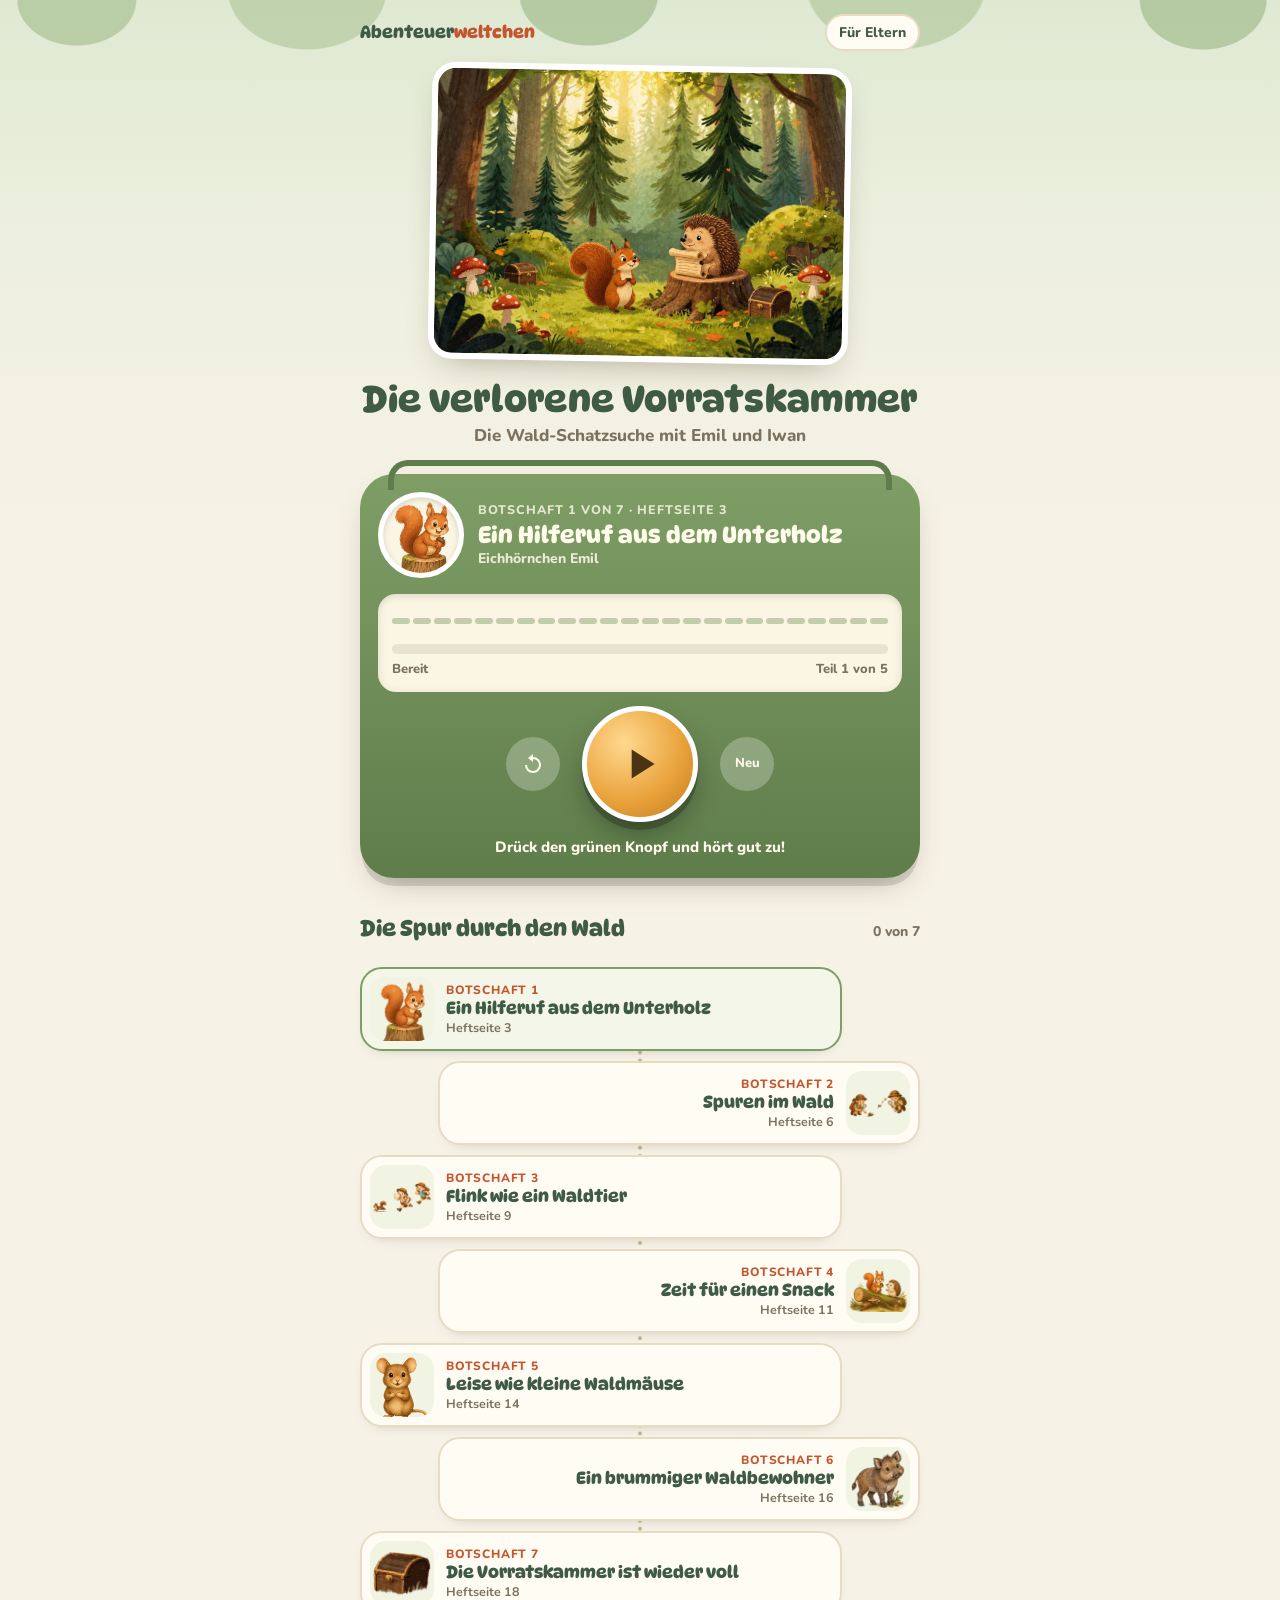
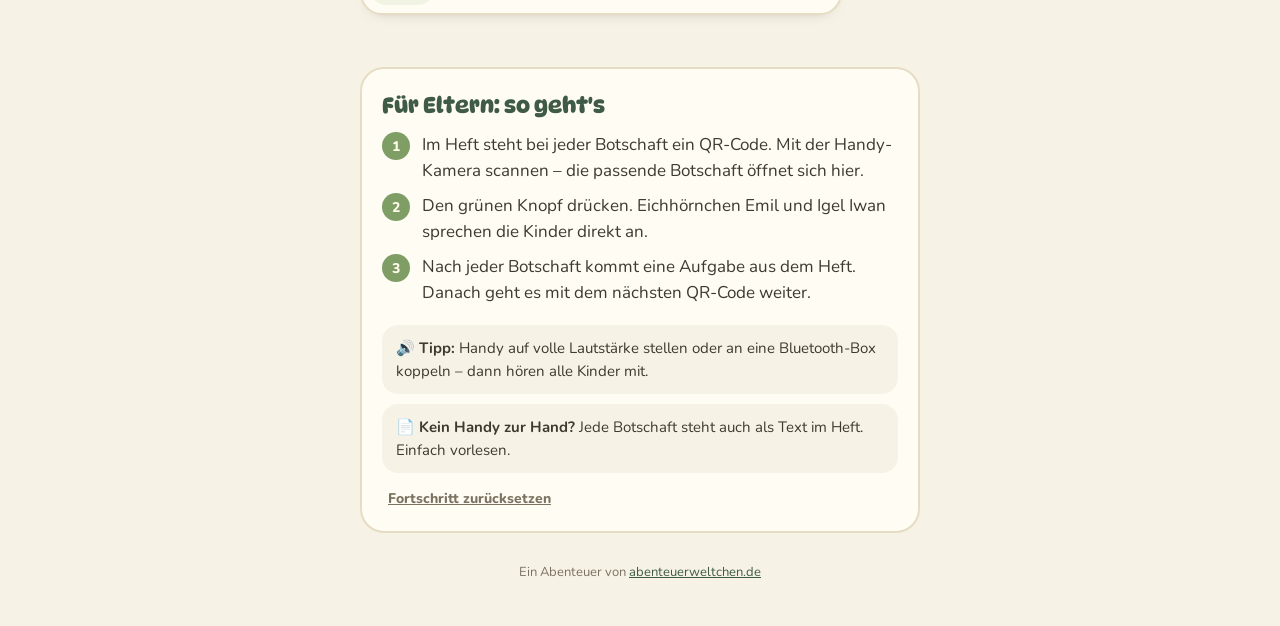
==== wald/index.html @ ee3684b1 "Hörspiel-Player für Alpaka, Wald und Weihnachten; Mondmission und Dumpling umgezogen; Aufbau dokumen" ====
<!doctype html>
<html lang="de">
<head>
<meta charset="utf-8">
<meta name="viewport" content="width=device-width, initial-scale=1, viewport-fit=cover">
<meta name="robots" content="noindex">
<meta name="theme-color" content="#6f8f5a">
<title>Die verlorene Vorratskammer – Hörspiel</title>
<link rel="preconnect" href="https://fonts.googleapis.com">
<link rel="preconnect" href="https://fonts.gstatic.com" crossorigin>
<link rel="stylesheet" href="https://fonts.googleapis.com/css2?family=DynaPuff:wght@500;600&family=Nunito:wght@600;700;800&display=swap">
<link rel="icon" href="img/radio.png">
<link rel="stylesheet" href="../shared/schatz.css?v=202611091214">
<link rel="stylesheet" href="theme.css?v=202611091214">
</head>
<body>
<div class="deko" aria-hidden="true"></div>
<div class="wrap">
  <header class="top">
    <a class="brand" href="https://abenteuerweltchen.de" target="_blank" rel="noopener">Abenteuer<span>weltchen</span></a>
    <a class="elternlink" href="#eltern">Für Eltern</a>
  </header>

  <section class="hero">
    <div class="cover"><img src="img/cover.jpg" alt="Eichhörnchen Emil und Igel Iwan im Wald"></div>
    <h1>Die verlorene Vorratskammer</h1>
    <p class="sub">Die Wald-Schatzsuche mit Emil und Iwan</p>
    <div class="forchip">🎧 Das Hörspiel für <span data-name></span></div>
  </section>

  <section id="box" aria-label="Botschaften-Box">
    <div class="btop">
      <div class="window"><img id="spImg" src="img/radio.png" alt=""></div>
      <div class="bmeta">
        <div class="kicker" id="kicker">Botschaft 1</div>
        <h2 id="title">…</h2>
        <div class="who" id="who"></div>
      </div>
    </div>
    <div class="screen">
      <div class="wave" id="wave" aria-hidden="true"></div>
      <div class="bar" id="bar"><div id="prog"></div></div>
      <div class="status"><span id="state">Bereit</span><span id="time"></span></div>
    </div>
    <div class="controls">
      <button class="small" id="back" aria-label="10 Sekunden zurück"><svg viewBox="0 0 24 24"><path d="M12 5V2L7 6l5 4V7a6 6 0 1 1-6 6H4a8 8 0 1 0 8-8z"/></svg></button>
      <button class="big" id="play" aria-label="Abspielen"><svg viewBox="0 0 24 24" id="playIco"><path d="M8 5v14l11-7z"/></svg></button>
      <button class="small" id="again" aria-label="Botschaft von vorne">Neu</button>
    </div>
    <p class="hint" id="hint">Drück den grünen Knopf und hört gut zu!</p>
    <div class="task" id="task" hidden>
      <b>Jetzt seid ihr dran!</b>
      <p id="taskText"></p>
    </div>
    <button class="next" id="next" hidden>Weiter →</button>
  </section>

  <h3 class="sec">Die Spur durch den Wald <small id="count"></small></h3>
  <div id="map"></div>

  <section class="panel" id="eltern">
    <h2>Für Eltern: so geht's</h2>
    <ol class="steps">
      <li>Im Heft steht bei jeder Botschaft ein QR-Code. Mit der Handy-Kamera scannen – die passende Botschaft öffnet sich hier.</li>
      <li>Den grünen Knopf drücken. Eichhörnchen Emil und Igel Iwan sprechen die Kinder direkt an<span class="nameonly"> – und <span data-name></span> sogar mit Namen</span>.</li>
      <li>Nach jeder Botschaft kommt eine Aufgabe aus dem Heft. Danach geht es mit dem nächsten QR-Code weiter.</li>
    </ol>
    <div class="tip">🔊 <b>Tipp:</b> Handy auf volle Lautstärke stellen oder an eine Bluetooth-Box koppeln – dann hören alle Kinder mit.</div>
    <div class="tip">📄 <b>Kein Handy zur Hand?</b> Jede Botschaft steht auch als Text im Heft. Einfach vorlesen.</div>
    <button class="reset" id="reset">Fortschritt zurücksetzen</button>
  </section>

  <footer>Ein Abenteuer von <a href="https://abenteuerweltchen.de" target="_blank" rel="noopener">abenteuerweltchen.de</a></footer>
</div>
<audio id="au" preload="auto" playsinline></audio>
<script src="config.js?v=202611091214"></script>
<script src="../shared/schatz.js?v=202611091214"></script>
</body>
</html>
---- shared/schatz.css ----
/* Abenteuerweltchen – Grundlayout der Schatzsuchen-Player. Farben/Deko kommen aus <produkt>/theme.css */
:root{
  --bg:#fbf7ef; --paper:#fffdf8; --ink:#4e463f; --muted:#82766b; --title:#4a6378; --accent:#e0664a;
  --box:#f6c94f; --box-d:#d9a531; --box-ink:#5b4316; --play:#7cbf5a; --play-d:#4f9436; --screen:#fff8e4; --line:#eadfcd;
  --r:24px; --shadow:0 14px 34px -16px rgba(74,58,30,.45);
  --display:"DynaPuff",system-ui,sans-serif; --body:"Nunito",system-ui,sans-serif;
}
*{box-sizing:border-box}
html,body{margin:0}
html{overflow-x:hidden}
body{position:relative}
body{background:var(--bg);color:var(--ink);font-family:var(--body);font-size:17px;line-height:1.5;-webkit-tap-highlight-color:transparent;
  padding:0 max(16px,env(safe-area-inset-right)) 44px max(16px,env(safe-area-inset-left));overflow-x:hidden}
button{font:inherit;color:inherit;border:0;background:none;cursor:pointer}
img{display:block;max-width:100%}
.wrap{max-width:560px;margin:0 auto;position:relative}
[hidden]{display:none!important}

/* Kopf */
header.top{display:flex;align-items:center;justify-content:space-between;padding:14px 0 8px;position:relative;z-index:2}
.brand{font-family:var(--display);font-weight:600;color:var(--title);font-size:17px;text-decoration:none}
.brand span{color:var(--accent)}
.elternlink{font-weight:800;font-size:14px;color:var(--title);background:var(--paper);border:2px solid var(--line);padding:6px 12px;border-radius:999px;text-decoration:none}

/* Titelbild */
.hero{position:relative;margin-top:6px;text-align:center}
.hero .cover{position:relative;border-radius:var(--r);overflow:hidden;box-shadow:var(--shadow);background:var(--paper);aspect-ratio:533/481;max-width:420px;margin:0 auto}
.hero .cover img{width:100%;height:100%;object-fit:cover}
.hero h1{font-family:var(--display);font-weight:600;color:var(--title);font-size:clamp(27px,8vw,36px);line-height:1.08;margin:18px 0 4px;letter-spacing:.3px}
.hero .sub{font-weight:800;color:var(--muted);margin:0}
.forchip{display:inline-flex;align-items:center;gap:8px;margin-top:10px;background:var(--paper);border:2px dashed var(--accent);color:var(--accent);
  font-family:var(--display);font-weight:600;font-size:18px;padding:6px 16px;border-radius:999px}
body:not(.has-name) .forchip{display:none}

/* Botschaften-Box (wie das gelbe Radio im Heft) */
#box{scroll-margin-top:12px;margin-top:26px;position:relative;background:linear-gradient(180deg,var(--box),var(--box-d));
  border-radius:34px;padding:18px 18px 20px;box-shadow:0 10px 0 -2px rgba(0,0,0,.12),var(--shadow);color:var(--box-ink)}
#box::before{content:"";position:absolute;left:28px;right:28px;top:-14px;height:24px;border:6px solid var(--box-d);border-bottom:0;border-radius:20px 20px 0 0}
.btop{display:flex;align-items:center;gap:14px}
.window{width:86px;height:86px;flex:none;border-radius:50%;background:var(--screen);border:5px solid #fff;box-shadow:inset 0 2px 6px rgba(0,0,0,.15);display:grid;place-items:center;overflow:hidden}
.window img{width:92%;height:92%;object-fit:contain}
.playing .window{animation:bob 1.1s ease-in-out infinite}
@keyframes bob{50%{transform:translateY(-4px) rotate(-3deg)}}
.bmeta{min-width:0}
.kicker{font-size:12.5px;font-weight:800;text-transform:uppercase;letter-spacing:1px;opacity:.8}
.bmeta h2{font-family:var(--display);font-weight:600;font-size:23px;line-height:1.12;margin:2px 0 0;color:var(--box-ink)}
.who{font-weight:800;font-size:14px;opacity:.85}
.screen{margin:16px 0 4px;background:var(--screen);border-radius:18px;padding:12px 14px;box-shadow:inset 0 2px 8px rgba(0,0,0,.12)}
.wave{display:flex;align-items:center;gap:3px;height:30px}
.wave i{flex:1;background:var(--play);border-radius:3px;height:18%;opacity:.45}
.playing .wave i{animation:bars 1s ease-in-out infinite;opacity:1}
@keyframes bars{0%,100%{height:15%}50%{height:92%}}
.bar{height:10px;border-radius:9px;background:rgba(0,0,0,.08);margin-top:8px;overflow:hidden;cursor:pointer}
.bar>div{height:100%;width:0;background:linear-gradient(90deg,var(--play),var(--accent));border-radius:9px;transition:width .25s linear}
.status{display:flex;justify-content:space-between;font-size:13px;font-weight:800;color:var(--muted);margin-top:6px}
.controls{display:flex;align-items:center;justify-content:center;gap:22px;margin-top:14px}
.big{width:116px;height:116px;border-radius:50%;background:radial-gradient(circle at 35% 30%,#b9e59c,var(--play) 58%,var(--play-d));
  box-shadow:0 8px 0 rgba(0,0,0,.22),0 14px 24px rgba(0,0,0,.25);display:grid;place-items:center;transition:transform .08s;border:5px solid #fff}
.big:active{transform:translateY(5px);box-shadow:0 3px 0 rgba(0,0,0,.22)}
.big svg{width:50px;height:50px;fill:#fff}
.small{width:54px;height:54px;border-radius:50%;background:rgba(255,255,255,.65);display:grid;place-items:center;font-weight:800;font-size:13px;color:var(--box-ink)}
.small svg{width:24px;height:24px;fill:var(--box-ink)}
.hint{text-align:center;font-weight:800;font-size:15px;margin:14px 0 0}
.task{margin-top:14px;background:var(--paper);border-radius:20px;padding:14px 16px;color:var(--ink)}
.task b{font-family:var(--display);font-weight:600;color:var(--accent);font-size:17px}
.task p{margin:4px 0 0}
.next{display:block;margin:12px auto 0;background:var(--title);color:#fff;font-weight:800;padding:12px 20px;border-radius:999px}

/* Schatzkarte */
h3.sec{font-family:var(--display);font-weight:600;color:var(--title);font-size:22px;margin:34px 0 4px;display:flex;align-items:baseline;justify-content:space-between;gap:8px}
h3.sec small{font-family:var(--body);font-size:14px;font-weight:800;color:var(--muted)}
#map{position:relative;padding:8px 0}
#map::before{content:"";position:absolute;left:50%;top:30px;bottom:30px;border-left:4px dotted var(--line);transform:translateX(-2px)}
.stop{position:relative;display:flex;align-items:center;gap:12px;width:86%;margin:10px 0;text-align:left;background:var(--paper);
  border:2px solid var(--line);border-radius:22px;padding:8px 12px 8px 8px;box-shadow:0 6px 16px -12px rgba(0,0,0,.35)}
.stop.right{margin-left:auto;flex-direction:row-reverse;text-align:right;padding:8px 8px 8px 12px}
.stop .pic{width:64px;height:64px;flex:none;border-radius:16px;background:var(--screen);display:grid;place-items:center;overflow:hidden}
.stop .pic img{max-width:90%;max-height:90%;object-fit:contain}
.stop .txt{display:flex;flex-direction:column;min-width:0}
.stop .nr{font-size:12px;font-weight:800;color:var(--accent);text-transform:uppercase;letter-spacing:.8px}
.stop .tt{font-family:var(--display);font-weight:600;color:var(--title);font-size:17px;line-height:1.15}
.stop .pg{font-size:12.5px;font-weight:700;color:var(--muted)}
.stop[aria-current=true]{border-color:var(--box-d);background:#fff8e2}
.stop.done::after{content:"✓";position:absolute;top:-8px;right:-8px;width:26px;height:26px;border-radius:50%;background:var(--play-d);color:#fff;font-weight:800;display:grid;place-items:center;font-size:15px;border:3px solid var(--bg)}
.stop.right.done::after{right:auto;left:-8px}

/* Eltern */
.panel{margin-top:34px;background:var(--paper);border-radius:var(--r);padding:20px;border:2px solid var(--line);scroll-margin-top:12px}
.panel h2{font-family:var(--display);font-weight:600;color:var(--title);margin:0 0 6px;font-size:22px}
.steps{margin:10px 0 0;padding:0;list-style:none;counter-reset:s}
.steps li{position:relative;padding:0 0 10px 40px}
.steps li::before{counter-increment:s;content:counter(s);position:absolute;left:0;top:0;width:28px;height:28px;border-radius:50%;background:var(--box);color:var(--box-ink);font-weight:800;display:grid;place-items:center;font-size:14px}
.tip{background:var(--bg);border-radius:16px;padding:12px 14px;margin-top:10px;font-size:15px}
.reset{margin-top:14px;font-size:14px;font-weight:800;color:var(--muted);text-decoration:underline}
footer{margin:30px 0 0;text-align:center;font-size:13px;color:var(--muted)}
footer a{color:var(--title)}
.confetti{position:fixed;inset:0;pointer-events:none;z-index:50}
@media (prefers-reduced-motion:reduce){*{animation:none!important;transition:none!important}}
body:not(.has-name) .nameonly{display:none}
.wrap{z-index:1}
---- wald/theme.css ----
/* Wald „Die verlorene Vorratskammer“ – Moosgrün, Rindenbraun, Fliegenpilz-Rot, Herbstlaub */
:root{
  --bg:#f7f2e6; --paper:#fffcf4; --ink:#3f3a30; --muted:#7c7260; --title:#3f5b45; --accent:#c4552f;
  --box:#7f9e66; --box-d:#5f7d4b; --box-ink:#fffbea; --play:#e9a23b; --play-d:#bf7a1d; --screen:#fbf5e3; --line:#e6dcc4;
}
body{background:linear-gradient(180deg,#dfe9d2 0,#eef0df 260px,var(--bg) 560px) no-repeat,var(--bg)}
/* Baumkronen-Silhouette oben */
.deko{position:absolute;left:0;right:0;top:0;height:210px;pointer-events:none;opacity:.55;
  background:radial-gradient(60px 46px at 6% 0,#9bb784 98%,transparent),radial-gradient(80px 60px at 24% -10px,#a9c291 98%,transparent),
  radial-gradient(70px 52px at 46% -6px,#93b07c 98%,transparent),radial-gradient(90px 64px at 70% -14px,#a9c291 98%,transparent),
  radial-gradient(64px 50px at 94% 0,#93b07c 98%,transparent)}
.big{background:radial-gradient(circle at 35% 30%,#ffd98f,var(--play) 58%,var(--play-d))}
.big svg{fill:#4a3412}
.small{background:rgba(255,255,255,.25);color:var(--box-ink)} .small svg{fill:var(--box-ink)}
.screen{color:var(--ink)}
.wave i{background:#7f9e66}
.hero .cover{border:6px solid #fff;transform:rotate(1deg)}
.stop[aria-current=true]{background:#f3f6e8;border-color:var(--box)}
#map::before{border-left-color:#c9b58e}
.stop .pic{background:#f1f3e3}
.hero .cover{aspect-ratio:842/595}
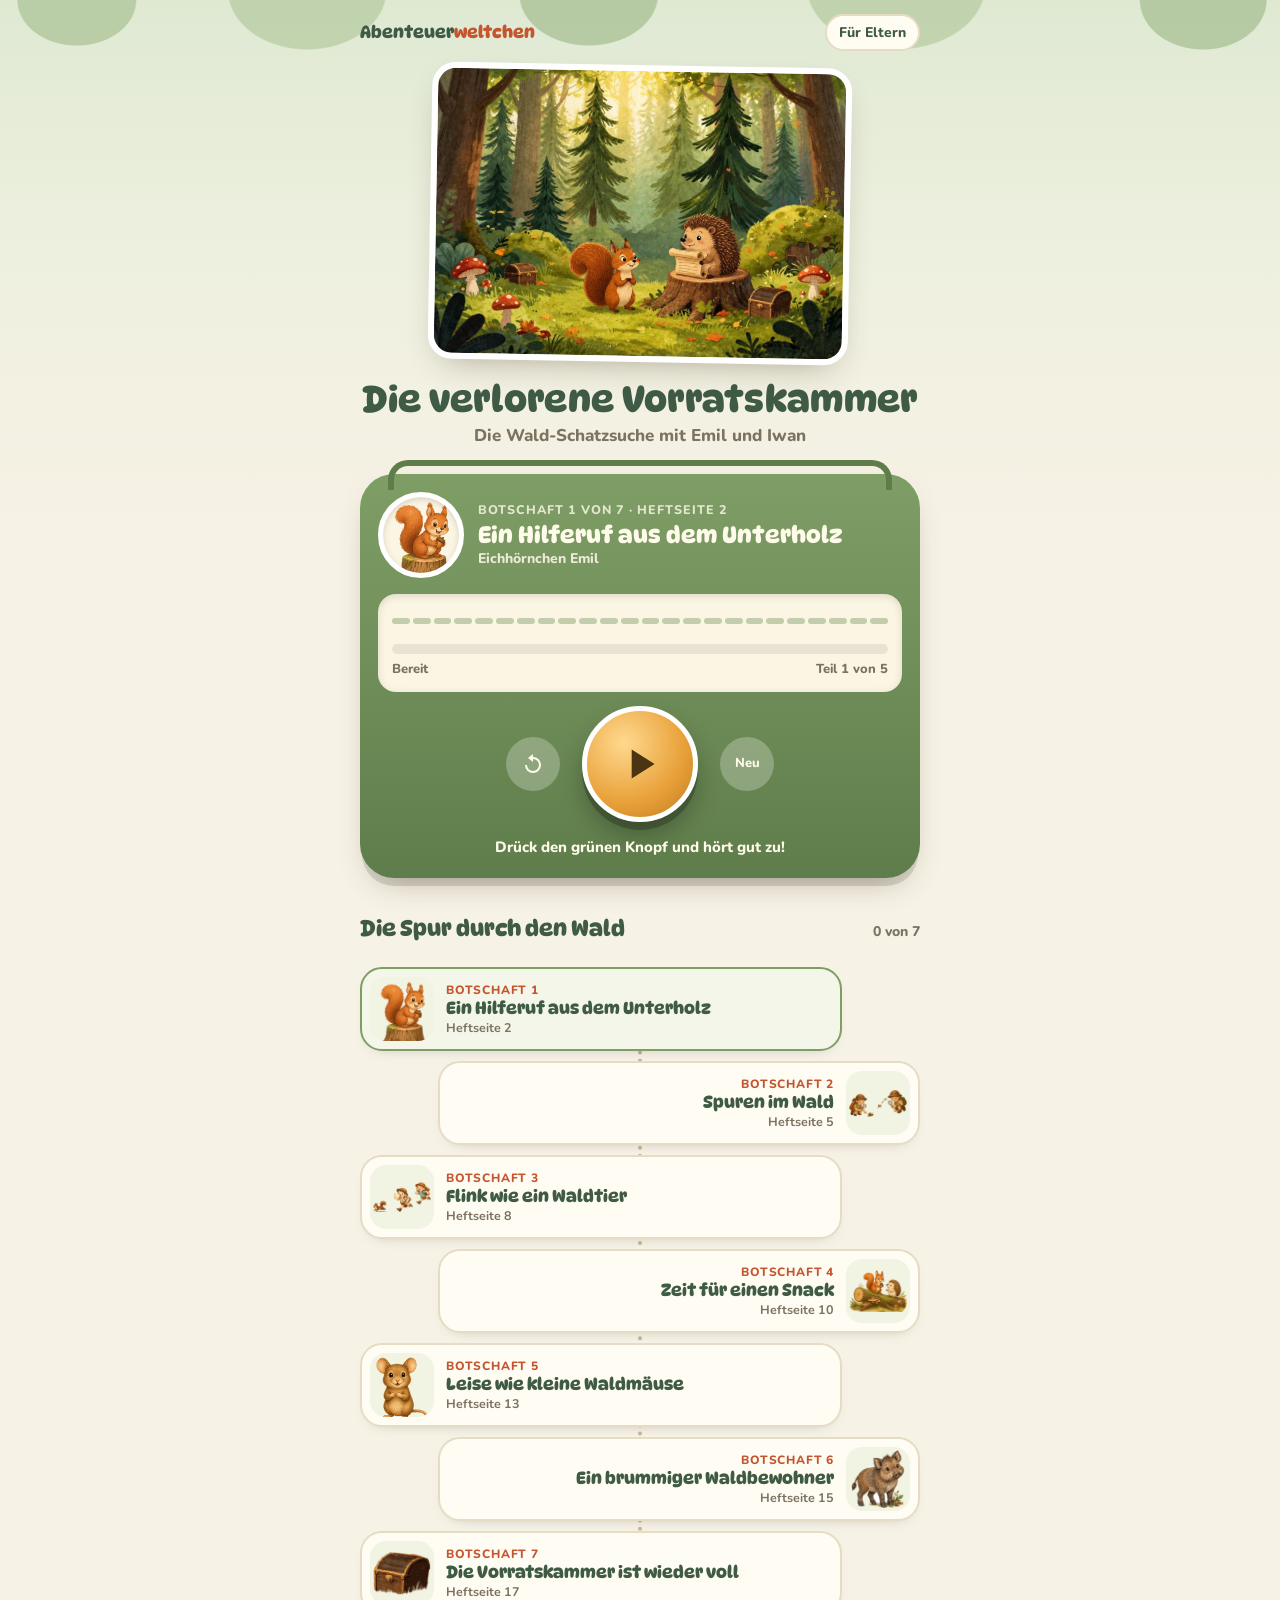
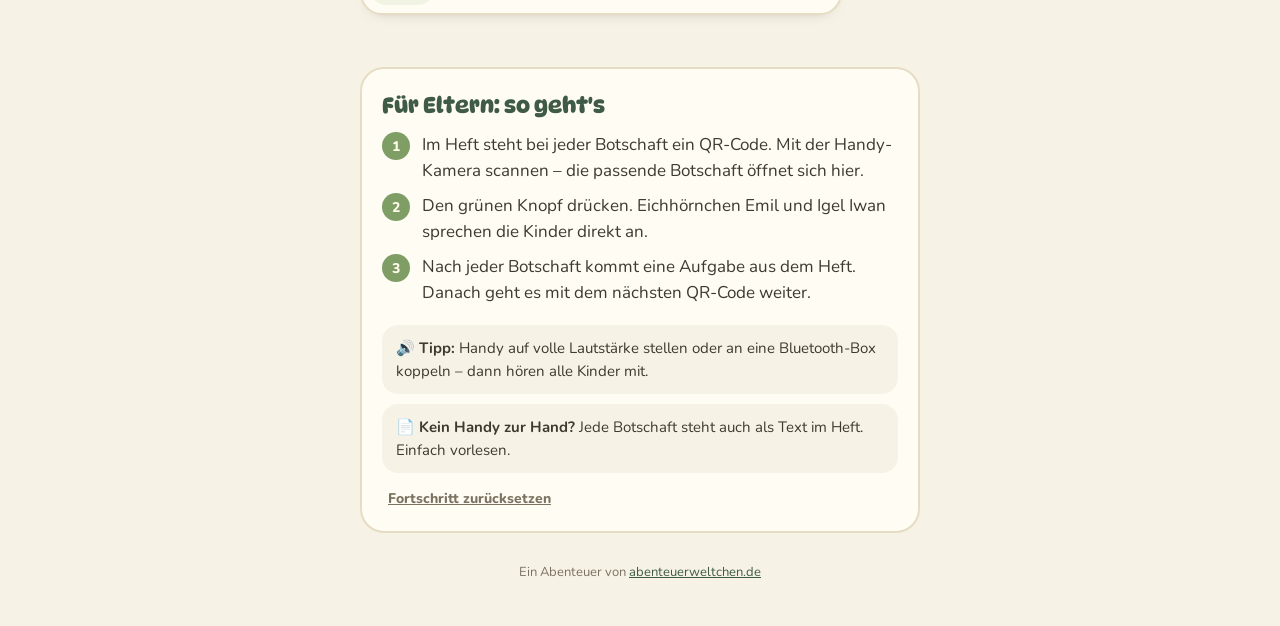
==== commit 61e5d91a: "Neue Titelseiten: Botschaften Wald/Alpaka eine Heftseite nach vorn, Etsy-Texte 19 Seiten Co-Authored" ====
--- a/wald/index.html
+++ b/wald/index.html
@@ -10,8 +10,8 @@
 <link rel="preconnect" href="https://fonts.gstatic.com" crossorigin>
 <link rel="stylesheet" href="https://fonts.googleapis.com/css2?family=DynaPuff:wght@500;600&family=Nunito:wght@600;700;800&display=swap">
 <link rel="icon" href="img/radio.png">
-<link rel="stylesheet" href="../shared/schatz.css?v=202611091214">
-<link rel="stylesheet" href="theme.css?v=202611091214">
+<link rel="stylesheet" href="../shared/schatz.css?v=202611102315">
+<link rel="stylesheet" href="theme.css?v=202611102315">
 </head>
 <body>
 <div class="deko" aria-hidden="true"></div>
@@ -73,7 +73,7 @@
   <footer>Ein Abenteuer von <a href="https://abenteuerweltchen.de" target="_blank" rel="noopener">abenteuerweltchen.de</a></footer>
 </div>
 <audio id="au" preload="auto" playsinline></audio>
-<script src="config.js?v=202611091214"></script>
-<script src="../shared/schatz.js?v=202611091214"></script>
+<script src="config.js?v=202611102315"></script>
+<script src="../shared/schatz.js?v=202611102315"></script>
 </body>
 </html>
